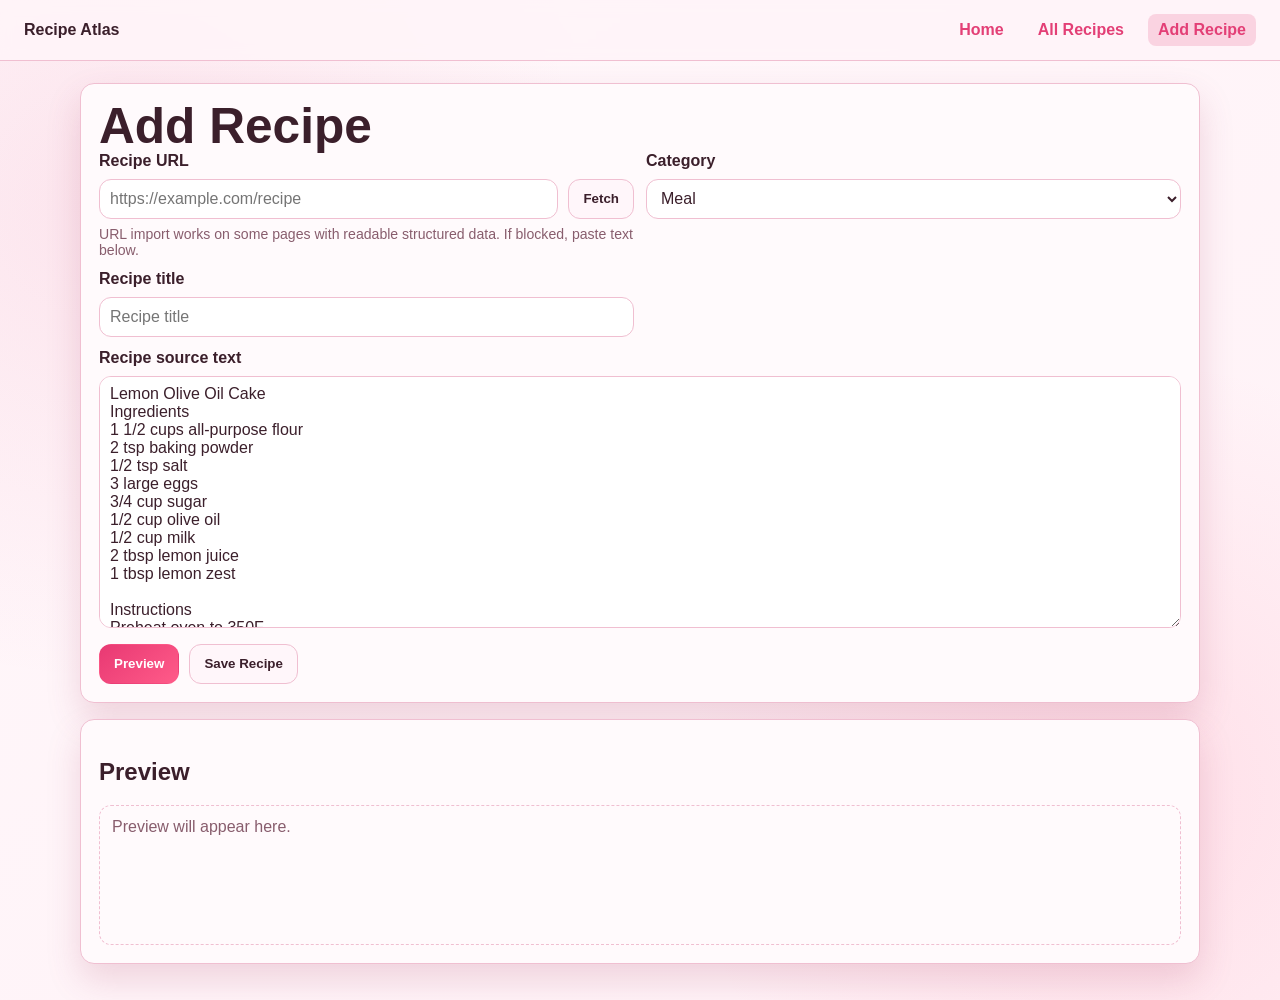
==== add-recipe.html @ dc41a736 "Add files via upload" ====
<!doctype html>
<html lang="en">
  <head>
    <meta charset="UTF-8" />
    <meta name="viewport" content="width=device-width, initial-scale=1.0" />
    <title>Recipe Atlas - Add Recipe</title>
    <link rel="stylesheet" href="styles.css" />
  </head>
  <body data-page="add">
    <header class="site-header">
      <a class="brand" href="index.html">Recipe Atlas</a>
      <nav class="site-nav">
        <a href="index.html">Home</a>
        <a href="recipes.html">All Recipes</a>
        <a class="active" href="add-recipe.html">Add Recipe</a>
      </nav>
    </header>

    <main class="container">
      <section class="panel">
        <div class="section-head">
          <h1>Add Recipe</h1>
        </div>
        <div class="add-grid">
          <div>
            <label for="recipeUrl">Recipe URL</label>
            <div class="inline-field">
              <input id="recipeUrl" type="url" placeholder="https://example.com/recipe" />
              <button id="fetchUrlBtn" class="btn btn-secondary" type="button">Fetch</button>
            </div>
            <p class="hint">
              URL import works on some pages with readable structured data. If blocked, paste text below.
            </p>
          </div>
          <div>
            <label for="recipeCategory">Category</label>
            <select id="recipeCategory"></select>
          </div>
          <div>
            <label for="recipeTitle">Recipe title</label>
            <input id="recipeTitle" type="text" placeholder="Recipe title" />
          </div>
          <div class="full">
            <label for="recipeSource">Recipe source text</label>
            <textarea
              id="recipeSource"
              rows="13"
              placeholder="Paste ingredients and instructions from any website..."
            ></textarea>
          </div>
          <div class="full actions">
            <button id="previewBtn" class="btn btn-primary" type="button">Preview</button>
            <button id="saveBtn" class="btn btn-secondary" type="button">Save Recipe</button>
          </div>
        </div>
      </section>

      <section class="panel">
        <div class="section-head">
          <h2>Preview</h2>
        </div>
        <div id="previewBox" class="preview-box">Preview will appear here.</div>
      </section>
    </main>

    <script src="sync-config.js"></script>
    <script src="app.js"></script>
  </body>
</html>
---- styles.css ----
:root {
  --bg: #fff1f6;
  --paper: #fffafc;
  --text: #3b1f2b;
  --muted: #885d6d;
  --line: #f0bfd1;
  --accent: #e33f76;
  --accent-2: #ff6a8e;
  --accent-soft: #ffd9e6;
  --seed: #ffd45d;
  --shadow: 0 16px 34px rgba(165, 63, 100, 0.18);
}

* {
  box-sizing: border-box;
}

body {
  margin: 0;
  color: var(--text);
  background:
    radial-gradient(circle at 8% 20%, rgba(227, 63, 118, 0.1), transparent 34%),
    radial-gradient(circle at 88% 80%, rgba(255, 106, 142, 0.14), transparent 32%),
    linear-gradient(145deg, #fff8fb, var(--bg));
  font-family: "Plus Jakarta Sans", "Segoe UI", Tahoma, sans-serif;
}

a {
  color: var(--accent);
  text-decoration: none;
}

.site-header {
  position: sticky;
  top: 0;
  z-index: 10;
  display: flex;
  justify-content: space-between;
  align-items: center;
  padding: 14px 24px;
  border-bottom: 1px solid var(--line);
  background: rgba(255, 244, 249, 0.9);
  backdrop-filter: blur(7px);
}

.brand {
  font-weight: 800;
  color: var(--text);
}

.site-nav {
  display: flex;
  gap: 14px;
  font-weight: 650;
}

.site-nav a {
  padding: 7px 10px;
  border-radius: 8px;
}

.site-nav a.active {
  background: rgba(227, 63, 118, 0.18);
}

.container {
  width: min(1120px, calc(100% - 28px));
  margin: 22px auto 36px;
  display: grid;
  gap: 16px;
}

.hero,
.panel {
  border: 1px solid var(--line);
  border-radius: 14px;
  background: var(--paper);
  box-shadow: var(--shadow);
  padding: 18px;
}

.hero h1,
.panel h1 {
  margin: 0;
  font-size: clamp(1.7rem, 4vw, 3.1rem);
  line-height: 1;
  letter-spacing: 0;
}

.hero p {
  max-width: 760px;
}

.hero {
  position: relative;
  overflow: hidden;
}

.hero::after {
  content: "";
  position: absolute;
  width: 180px;
  height: 180px;
  right: -36px;
  top: -48px;
  border-radius: 58% 42% 60% 40%;
  background:
    radial-gradient(circle at 30% 35%, var(--seed) 2px, transparent 3px),
    radial-gradient(circle at 60% 55%, var(--seed) 2px, transparent 3px),
    radial-gradient(circle at 45% 70%, var(--seed) 2px, transparent 3px),
    linear-gradient(165deg, #f25a8d, #db2d67);
  opacity: 0.78;
}

.eyebrow {
  margin: 0 0 8px;
  color: var(--accent-2);
  font-size: 0.78rem;
  text-transform: uppercase;
  font-weight: 800;
  letter-spacing: 0.08em;
}

.hero-actions,
.toolbar,
.actions {
  display: flex;
  flex-wrap: wrap;
  gap: 10px;
  align-items: center;
}

.btn {
  border: 1px solid transparent;
  border-radius: 12px;
  min-height: 40px;
  padding: 0 14px;
  font-weight: 700;
  cursor: pointer;
}

.btn-primary {
  color: #fff;
  background: linear-gradient(140deg, #e83973, #ff5b89);
}

.btn-secondary {
  border-color: var(--line);
  background: #fff6fa;
  color: var(--text);
}

.section-head {
  display: flex;
  justify-content: space-between;
  gap: 12px;
  align-items: center;
}

.stats-grid,
.recipe-grid {
  margin-top: 12px;
  display: grid;
  gap: 12px;
  grid-template-columns: repeat(auto-fill, minmax(220px, 1fr));
}

.stat-card,
.recipe-card,
.subpanel {
  border: 1px solid var(--line);
  border-radius: 12px;
  padding: 12px;
  background: #fff;
}

.stat-label {
  color: var(--muted);
  font-size: 0.85rem;
}

.stat-value {
  font-size: 1.4rem;
  font-weight: 800;
}

.tag {
  border-radius: 999px;
  border: 1px solid rgba(227, 63, 118, 0.3);
  color: var(--accent);
  font-weight: 700;
  font-size: 0.8rem;
  padding: 4px 9px;
  background: rgba(227, 63, 118, 0.1);
}

input,
select,
textarea {
  width: 100%;
  min-height: 40px;
  border: 1px solid var(--line);
  border-radius: 12px;
  padding: 8px 10px;
  font: inherit;
  color: var(--text);
  background: #fff;
}

textarea {
  resize: vertical;
}

label {
  display: grid;
  gap: 6px;
  font-weight: 650;
  margin-bottom: 9px;
}

.add-grid {
  display: grid;
  gap: 12px;
  grid-template-columns: repeat(2, minmax(0, 1fr));
}

.add-grid .full {
  grid-column: 1 / -1;
}

.inline-field {
  display: grid;
  grid-template-columns: 1fr auto;
  gap: 10px;
}

.hint {
  margin: 7px 0 0;
  color: var(--muted);
  font-size: 0.88rem;
}

.preview-box {
  border: 1px dashed var(--line);
  border-radius: 12px;
  min-height: 140px;
  padding: 12px;
  color: var(--muted);
}

.detail-grid {
  display: grid;
  gap: 12px;
  grid-template-columns: 1fr 1fr;
}

.list {
  margin: 0;
  padding-left: 18px;
  line-height: 1.5;
}

.inline-label {
  font-weight: 700;
}

.timer-chip {
  margin-left: 8px;
  min-height: 28px;
  padding: 0 9px;
  border: 1px solid var(--line);
  border-radius: 999px;
  background: #fff5fa;
  font-size: 0.8rem;
}

.review-list {
  margin-top: 12px;
  display: grid;
  gap: 10px;
}

.review-card {
  border: 1px solid var(--line);
  border-radius: 12px;
  background: #fff;
  padding: 12px;
}

.review-card img {
  display: block;
  width: 100%;
  max-width: 280px;
  border-radius: 12px;
  margin-top: 8px;
}

.empty {
  border: 1px dashed var(--line);
  border-radius: 12px;
  padding: 14px;
  color: var(--muted);
}

@media (max-width: 900px) {
  .detail-grid,
  .add-grid {
    grid-template-columns: 1fr;
  }

  .site-header {
    flex-direction: column;
    align-items: start;
    gap: 8px;
  }
}
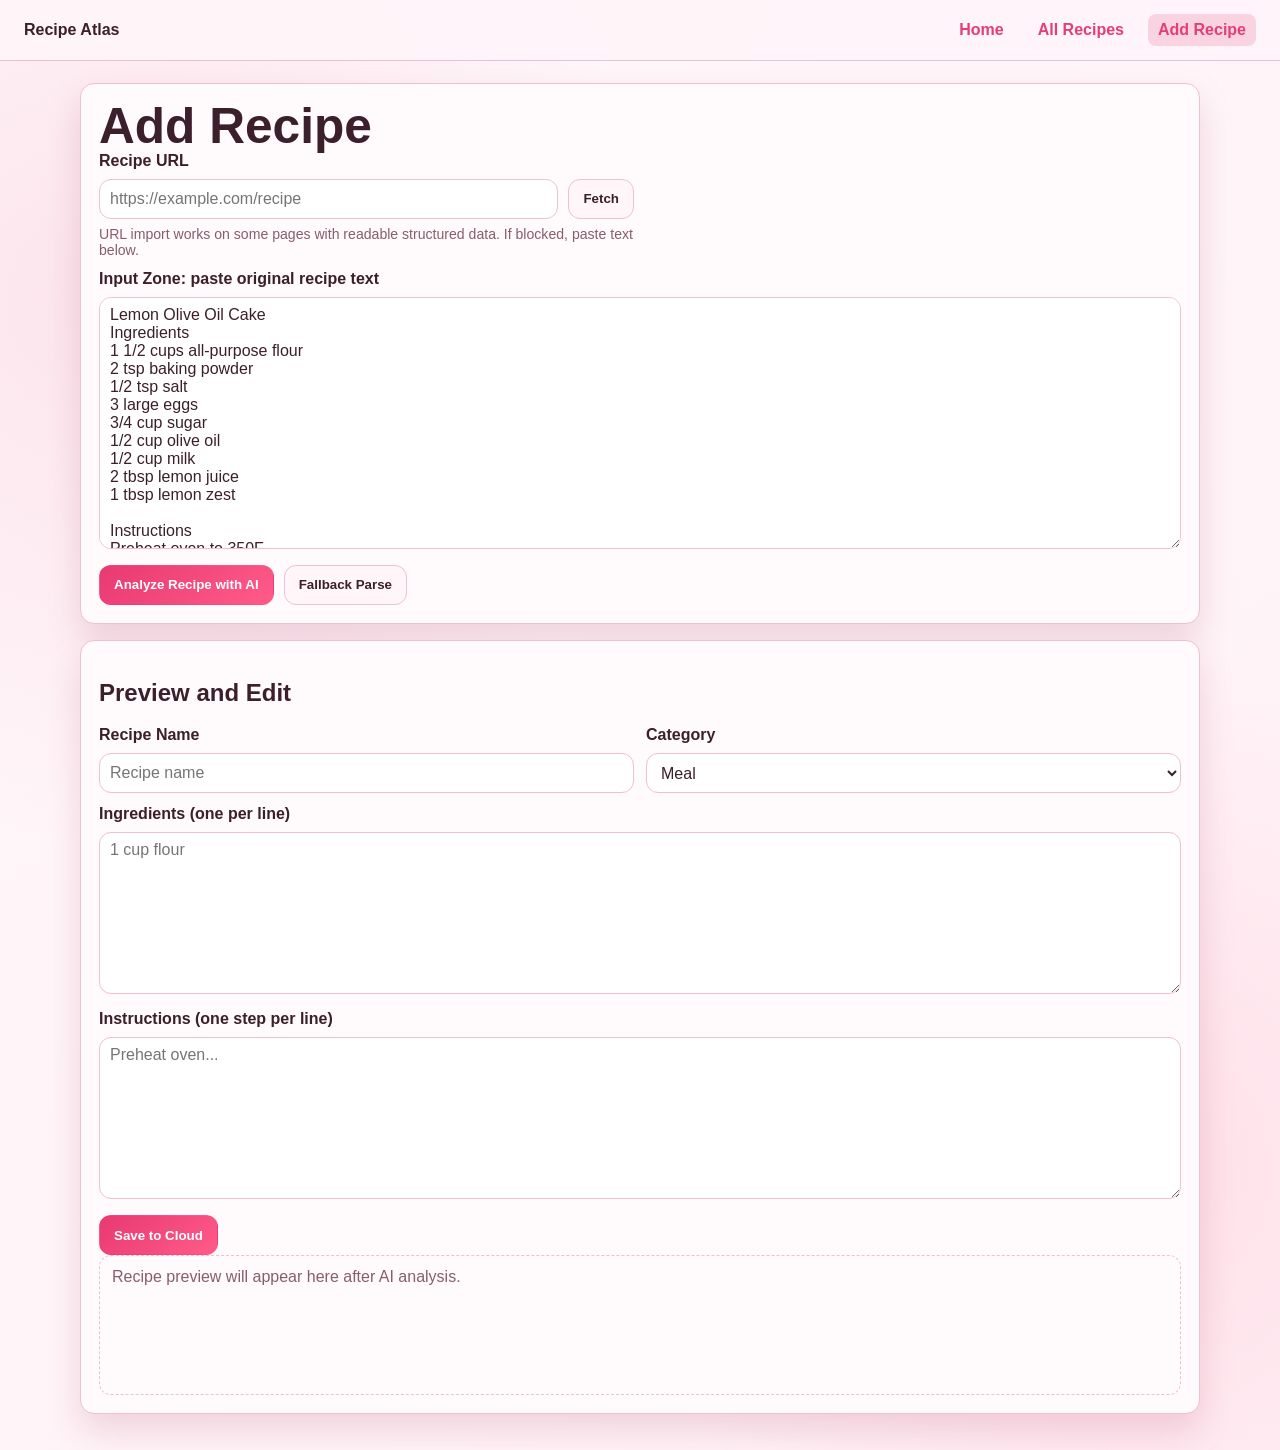
==== commit 57f22d64: "Add files via upload" ====
--- a/add-recipe.html
+++ b/add-recipe.html
@@ -32,34 +32,47 @@
               URL import works on some pages with readable structured data. If blocked, paste text below.
             </p>
           </div>
-          <div>
-            <label for="recipeCategory">Category</label>
-            <select id="recipeCategory"></select>
-          </div>
-          <div>
-            <label for="recipeTitle">Recipe title</label>
-            <input id="recipeTitle" type="text" placeholder="Recipe title" />
-          </div>
           <div class="full">
-            <label for="recipeSource">Recipe source text</label>
+            <label for="recipeSource">Input Zone: paste original recipe text</label>
             <textarea
               id="recipeSource"
               rows="13"
-              placeholder="Paste ingredients and instructions from any website..."
+              placeholder="Paste recipe text from WhatsApp, notes, or websites..."
             ></textarea>
           </div>
           <div class="full actions">
-            <button id="previewBtn" class="btn btn-primary" type="button">Preview</button>
-            <button id="saveBtn" class="btn btn-secondary" type="button">Save Recipe</button>
+            <button id="analyzeBtn" class="btn btn-primary" type="button">Analyze Recipe with AI</button>
+            <button id="previewBtn" class="btn btn-secondary" type="button">Fallback Parse</button>
           </div>
         </div>
       </section>
 
       <section class="panel">
         <div class="section-head">
-          <h2>Preview</h2>
+          <h2>Preview and Edit</h2>
         </div>
-        <div id="previewBox" class="preview-box">Preview will appear here.</div>
+        <div class="add-grid">
+          <div>
+            <label for="recipeTitle">Recipe Name</label>
+            <input id="recipeTitle" type="text" placeholder="Recipe name" />
+          </div>
+          <div>
+            <label for="recipeCategory">Category</label>
+            <select id="recipeCategory"></select>
+          </div>
+          <div class="full">
+            <label for="ingredientsEditor">Ingredients (one per line)</label>
+            <textarea id="ingredientsEditor" rows="8" placeholder="1 cup flour"></textarea>
+          </div>
+          <div class="full">
+            <label for="stepsEditor">Instructions (one step per line)</label>
+            <textarea id="stepsEditor" rows="8" placeholder="Preheat oven..."></textarea>
+          </div>
+          <div class="full actions">
+            <button id="saveBtn" class="btn btn-primary" type="button">Save to Cloud</button>
+          </div>
+        </div>
+        <div id="saveStatus" class="preview-box">Recipe preview will appear here after AI analysis.</div>
       </section>
     </main>
 
